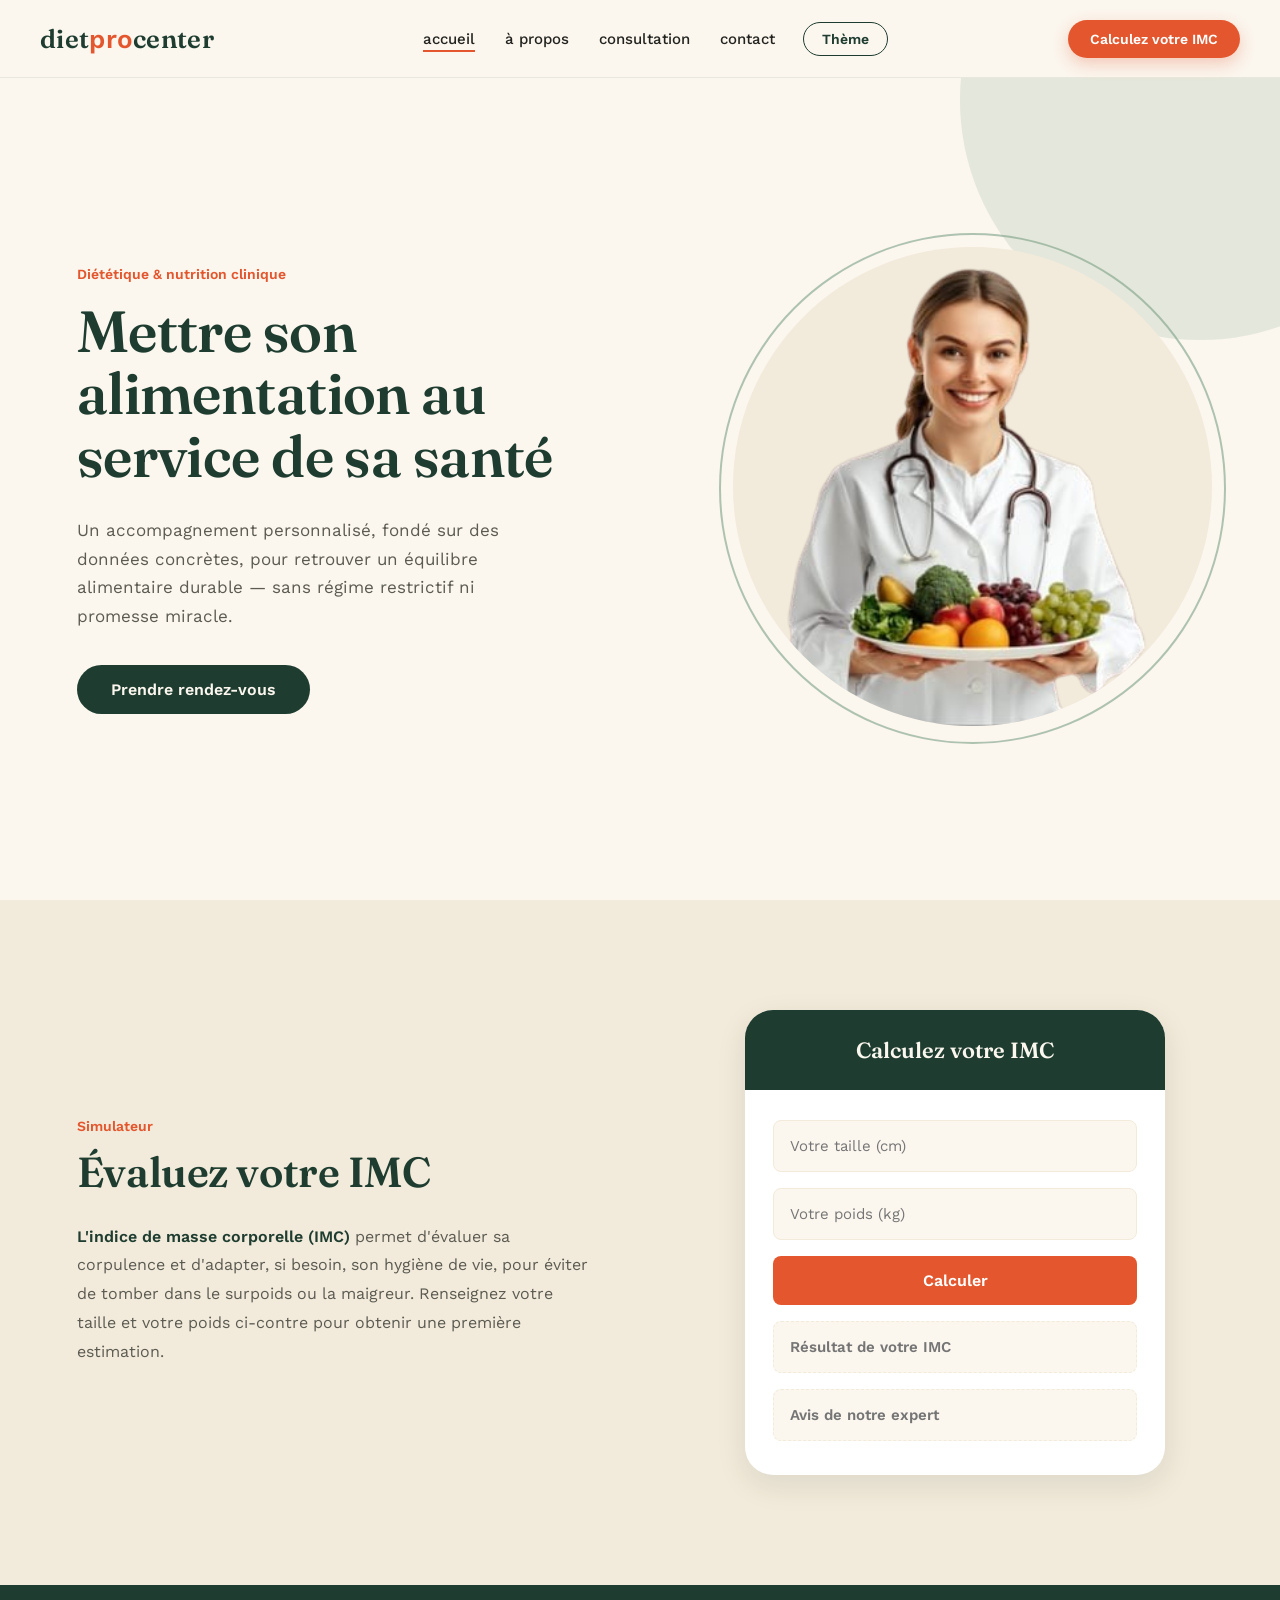
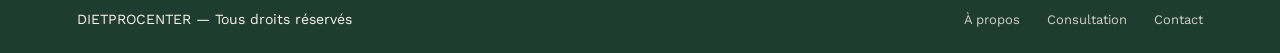
==== index.html @ 84040bdd "complet the pages and create the form handler with php and start creating the admin dashboard" ====
<!DOCTYPE html>
<html lang="fr">
<head>
    <meta charset="UTF-8">
    <meta name="viewport" content="width=device-width, initial-scale=1.0">
    <link rel="preconnect" href="https://fonts.googleapis.com">
    <link href="https://fonts.googleapis.com/css2?family=Fraunces:wght@500;600;700&family=Work+Sans:wght@400;500;600;700&display=swap" rel="stylesheet">
    <link rel="stylesheet" href="css/style.css">
    <link rel="stylesheet" href="css/responsive.css">
    <title>DietProCenter — Nutrition &amp; suivi personnalisé</title>
</head>
<body>

    <nav>
        <a href="index.html" class="logo">diet<span>pro</span>center</a>
        <ul id="ul">
            <li><a href="index.html" class="is-current">accueil</a></li>
            <li><a href="a-propos.html">à propos</a></li>
            <li><a href="consultation.html">consultation</a></li>
            <li><a href="contact.html">contact</a></li>
            <li id="imc"><a href="#section2">calculez votre IMC</a></li>
            <li><button id="toggle-theme">Thème</button></li>
        </ul>
        <a href="#section2"><button class="btn_imc">Calculez votre IMC</button></a>
        <button id="btn_menu">
            <span></span>
            <span></span>
            <span></span>
        </button>
    </nav>

    <section class="section1">
        <div class="content">
            <div class="content_text">
                <span class="eyebrow">Diététique &amp; nutrition clinique</span>
                <h1>Mettre son alimentation au service de sa santé</h1>
                <p>Un accompagnement personnalisé, fondé sur des données concrètes, pour retrouver un équilibre alimentaire durable — sans régime restrictif ni promesse miracle.</p>
                <div class="btn_text"><a href="consultation.html"><button>Prendre rendez-vous</button></a></div>
            </div>
            <div class="content_img">
                <div class="img_frame">
                    <img src="images/photo.png" alt="Diététicienne présentant une assiette de fruits et légumes frais">
                </div>
            </div>
        </div>
    </section>

    <section class="section2" id="section2">
        <div class="content2_text reveal">
            <span class="eyebrow">Simulateur</span>
            <h1>Évaluez votre IMC</h1>
            <p><span>L'indice de masse corporelle (IMC)</span> permet d'évaluer sa corpulence et d'adapter, si besoin, son hygiène de vie, pour éviter de tomber dans le surpoids ou la maigreur. Renseignez votre taille et votre poids ci-contre pour obtenir une première estimation.</p>
        </div>
        <div class="form reveal">
            <div class="form_calcul">
                <div class="form_title">Calculez votre IMC</div>
                <div class="form_input_btn">
                    <input id="height" type="number" placeholder="Votre taille (cm)">
                    <input id="weight" type="number" placeholder="Votre poids (kg)">
                    <button onclick="calculateIMC()">Calculer</button>
                    <input id="result" readonly type="text" placeholder="Résultat de votre IMC">
                    <input id="advice" readonly type="text" placeholder="Avis de notre expert">
                </div>
            </div>
        </div>
    </section>

    <footer>
        <span>DIETPROCENTER — Tous droits réservés</span>
        <span class="foot-links">
            <a href="a-propos.html">À propos</a>
            <a href="consultation.html">Consultation</a>
            <a href="contact.html">Contact</a>
        </span>
    </footer>

    <script src="js/script.js"></script>
</body>
</html>
---- css/style.css ----
/* ==========================================================================
   DIETPROCENTER — design tokens
   Palette: warm cream + deep forest + coral accent (nutrition / wellness)
   Type: "Fraunces" (display serif, warmth + editorial feel) / "Work Sans" (body)
   ========================================================================== */

*{
    margin: 0;
    padding: 0;
    box-sizing: border-box;
    font-family: 'Work Sans', 'Segoe UI', Arial, sans-serif;
    -webkit-tap-highlight-color: transparent;
}

:root{
    --cream:        #FBF6EE;
    --cream-deep:    #F2EADA;
    --forest:        #1E3D30;
    --forest-soft:   #2E5644;
    --sage:          #7CA087;
    --coral:         #E4572E;
    --coral-deep:    #C7431E;
    --ink:           #23241F;

    --bg:            var(--cream);
    --bg-alt:        var(--cream-deep);
    --surface:       #FFFFFF;
    --text:          var(--ink);
    --text-soft:     #5B5B52;
    --accent:        var(--coral);
    --accent-deep:   var(--coral-deep);
    --primary:       var(--forest);
    --primary-soft:  var(--forest-soft);

    --radius-sm: 8px;
    --radius-md: 16px;
    --radius-lg: 28px;
    --shadow-soft: 0 10px 30px rgba(30, 61, 48, 0.10);
    --ease: cubic-bezier(.4,0,.2,1);
}

:root.dark{
    --bg:            #16261F;
    --bg-alt:        #1D3226;
    --surface:       #1D3226;
    --text:          #F3EEE1;
    --text-soft:     #C9C4B4;
    --accent:        #F0764A;
    --accent-deep:   #E4572E;
    --primary:       #F3EEE1;
    --primary-soft:  #CFE3D6;
    --shadow-soft: 0 10px 30px rgba(0, 0, 0, 0.35);
}

html{
    scroll-behavior: smooth;
}

body{
    background: var(--bg);
    color: var(--text);
    transition: background .4s var(--ease), color .4s var(--ease);
    overflow-x: hidden;
}

a{ color: inherit; }

h1, h2, h3{
    font-family: 'Fraunces', Georgia, serif;
    font-weight: 600;
    color: var(--primary);
    letter-spacing: -0.01em;
}

/* ---------- Reveal-on-scroll (single, restrained device) ---------- */
.reveal{
    opacity: 0;
    transform: translateY(18px);
    transition: opacity .7s var(--ease), transform .7s var(--ease);
}
.reveal.is-visible{
    opacity: 1;
    transform: translateY(0);
}
@media (prefers-reduced-motion: reduce){
    .reveal{ opacity: 1; transform: none; transition: none; }
    *{ animation: none !important; }
}

/* ==========================================================================
   NAV
   ========================================================================== */
nav{
    width: 100%;
    background-color: var(--bg);
    height: 78px;
    padding: 0 40px;
    display: flex;
    justify-content: space-between;
    align-items: center;
    position: fixed;
    top: 0; left: 0; right: 0;
    z-index: 2000;
    border-bottom: 1px solid rgba(30,61,48,0.08);
    transition: background-color .4s var(--ease), border-color .4s var(--ease);
}
.logo{
    text-decoration: none;
    color: var(--primary);
    font-size: 26px;
    font-weight: 600;
    letter-spacing: 0.3px;
    font-family: 'Fraunces', serif;
}
.logo span{ color: var(--accent); }

nav ul{
    display: flex;
    list-style: none;
    align-items: center;
}
nav ul li a{
    text-decoration: none;
    color: var(--text);
    font-size: 15px;
    font-weight: 500;
    margin-left: 30px;
    position: relative;
    padding-bottom: 4px;
}
nav ul li a::after{
    content: "";
    position: absolute;
    left: 0; bottom: 0;
    width: 0%;
    height: 2px;
    background: var(--accent);
    transition: width .3s var(--ease);
}
nav ul li a:hover::after{ width: 100%; }
nav ul li a.is-current::after{ width: 100%; }

nav ul li button{
    cursor: pointer;
    margin-left: 28px;
    background: none;
    color: var(--primary);
    border: 1.5px solid var(--primary);
    border-radius: 20px;
    font-size: 14px;
    font-weight: 600;
    padding: 8px 18px;
    transition: background .25s var(--ease), color .25s var(--ease);
}
nav ul li button:hover{
    background: var(--primary);
    color: var(--bg);
}
#imc{ display: none; }

.btn_imc{
    padding: 11px 22px;
    background-color: var(--accent);
    color: #fff;
    font-size: 14px;
    font-weight: 600;
    border: none;
    border-radius: 24px;
    cursor: pointer;
    transition: transform .25s var(--ease), background .25s var(--ease), box-shadow .25s var(--ease);
    box-shadow: 0 6px 16px rgba(228, 87, 46, 0.28);
}
.btn_imc:hover{
    background: var(--accent-deep);
    transform: translateY(-2px);
}

#btn_menu{
    display: none;
    appearance: none;
    border: none;
    background: none;
    cursor: pointer;
}
#btn_menu span{
    display: block;
    width: 28px;
    height: 2.5px;
    background-color: var(--primary);
    transform-origin: 0 0;
    transition: 0.3s var(--ease);
    margin-bottom: 6px;
    border-radius: 2px;
}

/* ==========================================================================
   SECTION 1 — HERO
   ========================================================================== */
.section1{
    background-color: var(--bg);
    width: 100%;
    min-height: 100vh;
    padding-top: 78px;
    position: relative;
    overflow: hidden;
}
.section1::before{
    content: "";
    position: absolute;
    top: -140px; right: -160px;
    width: 480px; height: 480px;
    border-radius: 50%;
    background: var(--sage);
    opacity: .18;
    z-index: 0;
}

.section1 .content{
    width: 100%;
    min-height: calc(100vh - 78px);
    display: flex;
    align-items: center;
    position: relative;
    z-index: 1;
}
.section1 .content .content_text{
    width: 52%;
    padding: 0 6% 0 6%;
}
.section1 .content .content_text .eyebrow{
    display: inline-block;
    color: var(--accent);
    font-weight: 600;
    font-size: 14px;
    margin-bottom: 18px;
    opacity: 0;
    animation: fadeUp .7s var(--ease) .1s forwards;
}
.section1 .content .content_text h1{
    font-size: 58px;
    line-height: 1.08;
    opacity: 0;
    animation: fadeUp .8s var(--ease) .25s forwards;
}
.section1 .content .content_text p{
    margin: 28px 0 34px;
    font-size: 17px;
    line-height: 1.7;
    color: var(--text-soft);
    max-width: 480px;
    opacity: 0;
    animation: fadeUp .8s var(--ease) .45s forwards;
}
.section1 .content .content_text .btn_text{
    opacity: 0;
    animation: fadeUp .8s var(--ease) .6s forwards;
}
.section1 .content .content_text button{
    background-color: var(--primary);
    color: var(--bg);
    padding: 15px 34px;
    font-size: 16px;
    font-weight: 600;
    border-radius: 28px;
    border: none;
    cursor: pointer;
    transition: transform .25s var(--ease), background .25s var(--ease);
}
.section1 .content .content_text button:hover{
    background: var(--primary-soft);
    transform: translateY(-2px);
}

@keyframes fadeUp{
    from{ opacity: 0; transform: translateY(16px); }
    to{ opacity: 1; transform: translateY(0); }
}

.section1 .content .content_img{
    width: 48%;
    display: flex;
    align-items: center;
    justify-content: center;
    position: relative;
}
.section1 .content .content_img .img_frame{
    position: relative;
    width: 78%;
    aspect-ratio: 1/1;
    opacity: 0;
    transform: scale(.94);
    animation: frameIn .9s var(--ease) .3s forwards;
}
@keyframes frameIn{
    to{ opacity: 1; transform: scale(1); }
}
.section1 .content .content_img .img_frame::after{
    content: "";
    position: absolute;
    inset: -14px;
    border: 2px solid var(--sage);
    border-radius: 50%;
    opacity: .6;
}
.section1 .content .content_img img{
    width: 100%;
    height: 100%;
    object-fit: cover;
    border-radius: 50%;
    background-color: var(--cream-deep);
}

/* ==========================================================================
   SECTION 2 — IMC
   ========================================================================== */
.section2{
    width: 100%;
    background: var(--bg-alt);
    padding: 110px 6%;
    display: flex;
    justify-content: space-between;
    align-items: center;
    gap: 60px;
}
.section2 .content2_text{
    width: 46%;
}
.section2 .content2_text .eyebrow{
    color: var(--accent);
    font-weight: 600;
    font-size: 14px;
    display: block;
    margin-bottom: 14px;
}
.section2 .content2_text h1{
    font-size: 42px;
    line-height: 1.15;
}
.section2 .content2_text p{
    margin: 26px 0 0;
    line-height: 1.8;
    font-size: 16px;
    color: var(--text-soft);
}
.section2 .content2_text p span{
    color: var(--primary);
    font-weight: 600;
    font-style: normal;
}

.section2 .form{
    width: 44%;
    display: flex;
    justify-content: center;
}
.section2 .form .form_calcul{
    background: var(--surface);
    width: 100%;
    max-width: 420px;
    border-radius: var(--radius-lg);
    box-shadow: var(--shadow-soft);
    overflow: hidden;
    transition: transform .3s var(--ease);
}
.section2 .form .form_calcul:hover{
    transform: translateY(-4px);
}
.section2 .form .form_calcul .form_title{
    background: var(--primary);
    color: var(--bg);
    font-weight: 600;
    font-size: 22px;
    width: 100%;
    padding: 26px 0;
    display: flex;
    align-items: center;
    justify-content: center;
    font-family: 'Fraunces', serif;
}
.section2 .form .form_calcul .form_input_btn{
    display: flex;
    flex-direction: column;
    align-items: center;
    width: 100%;
    padding: 30px 28px 34px;
    gap: 16px;
}
.section2 .form .form_calcul .form_input_btn input{
    width: 100%;
    height: 52px;
    padding: 0 16px;
    font-size: 15px;
    border: 1.5px solid var(--cream-deep);
    border-radius: var(--radius-sm);
    background: var(--bg);
    color: var(--text);
    transition: border-color .25s var(--ease);
}
.section2 .form .form_calcul .form_input_btn input:focus{
    outline: none;
    border-color: var(--sage);
}
.section2 .form .form_calcul .form_input_btn input[readonly]{
    font-weight: 600;
    color: var(--primary);
    border-style: dashed;
}
.section2 .form .form_calcul .form_input_btn button{
    cursor: pointer;
    font-size: 16px;
    background-color: var(--accent);
    color: #fff;
    font-weight: 600;
    border: none;
    border-radius: var(--radius-sm);
    padding: 15px 0;
    width: 100%;
    transition: background .25s var(--ease), transform .25s var(--ease);
}
.section2 .form .form_calcul .form_input_btn button:hover{
    background: var(--accent-deep);
    transform: translateY(-2px);
}

/* ==========================================================================
   Shared inner-page sections (about / consultation / contact)
   ========================================================================== */
.page-hero{
    padding: 160px 6% 90px;
    background: var(--bg);
    text-align: left;
}
.page-hero .eyebrow{
    color: var(--accent);
    font-weight: 600;
    font-size: 14px;
    display: block;
    margin-bottom: 14px;
}
.page-hero h1{
    font-size: 48px;
    max-width: 700px;
    line-height: 1.15;
}
.page-hero p{
    margin-top: 22px;
    max-width: 560px;
    color: var(--text-soft);
    font-size: 17px;
    line-height: 1.75;
}

.section-block{
    padding: 90px 6%;
}
.section-block.alt{
    background: var(--bg-alt);
}
.section-block h2{
    font-size: 34px;
    max-width: 640px;
}
.section-block > p.lede{
    margin-top: 18px;
    max-width: 620px;
    color: var(--text-soft);
    font-size: 16px;
    line-height: 1.8;
}

/* value grid (about page) */
.value-grid{
    display: grid;
    grid-template-columns: repeat(3, 1fr);
    gap: 26px;
    margin-top: 50px;
}
.value-card{
    background: var(--surface);
    border-radius: var(--radius-md);
    padding: 32px 28px;
    box-shadow: var(--shadow-soft);
    transition: transform .3s var(--ease);
}
.value-card:hover{
    transform: translateY(-5px);
}
.value-card .num{
    color: var(--accent);
    font-family: 'Fraunces', serif;
    font-size: 26px;
    font-weight: 600;
}
.value-card h3{
    margin-top: 12px;
    font-size: 20px;
}
.value-card p{
    margin-top: 10px;
    color: var(--text-soft);
    font-size: 15px;
    line-height: 1.7;
}

/* timeline (about) */
.timeline{
    margin-top: 50px;
    display: flex;
    flex-direction: column;
    gap: 0;
}
.timeline-item{
    display: flex;
    gap: 30px;
    padding: 26px 0;
    border-top: 1px solid rgba(30,61,48,0.12);
}
.timeline-item:last-child{ border-bottom: 1px solid rgba(30,61,48,0.12); }
.timeline-item .year{
    width: 90px;
    flex-shrink: 0;
    color: var(--accent);
    font-weight: 600;
    font-family: 'Fraunces', serif;
    font-size: 18px;
}
.timeline-item h3{ font-size: 18px; }
.timeline-item p{ margin-top: 6px; color: var(--text-soft); font-size: 15px; line-height: 1.7; }

/* forms (consultation / contact) */
.form-card{
    background: var(--surface);
    border-radius: var(--radius-lg);
    box-shadow: var(--shadow-soft);
    padding: 44px;
    max-width: 640px;
    margin-top: 46px;
}
.form-row{
    display: flex;
    gap: 18px;
    margin-bottom: 18px;
}
.form-row.single{ display: block; }
.field{
    flex: 1;
    display: flex;
    flex-direction: column;
}
.field label{
    font-size: 13px;
    font-weight: 600;
    color: var(--primary);
    margin-bottom: 8px;
}
.field input,
.field select,
.field textarea{
    border: 1.5px solid var(--cream-deep);
    background: var(--bg);
    border-radius: var(--radius-sm);
    padding: 13px 15px;
    font-size: 15px;
    color: var(--text);
    font-family: inherit;
    transition: border-color .25s var(--ease);
}
.field input:focus,
.field select:focus,
.field textarea:focus{
    outline: none;
    border-color: var(--sage);
}
.field textarea{ resize: vertical; min-height: 120px; }

.form-submit{
    margin-top: 8px;
    cursor: pointer;
    background: var(--accent);
    color: #fff;
    font-weight: 600;
    font-size: 15px;
    border: none;
    border-radius: 26px;
    padding: 14px 34px;
    transition: background .25s var(--ease), transform .25s var(--ease);
}
.form-submit:hover{
    background: var(--accent-deep);
    transform: translateY(-2px);
}

.form-note{
    margin-top: 16px;
    font-size: 13px;
    color: var(--text-soft);
}
.form-status{
    margin-top: 18px;
    padding: 14px 18px;
    border-radius: var(--radius-sm);
    font-size: 14px;
    display: none;
}
.form-status.show{ display: block; }
.form-status.ok{ background: rgba(124,160,135,0.18); color: var(--forest); }
.form-status.err{ background: rgba(228,87,46,0.14); color: var(--coral-deep); }

/* info list (contact page) */
.info-list{
    margin-top: 46px;
    display: flex;
    flex-direction: column;
    gap: 22px;
}
.info-list .info-item .label{
    font-size: 13px;
    font-weight: 600;
    color: var(--accent);
    text-transform: uppercase;
    letter-spacing: .04em;
}
.info-list .info-item p{
    margin-top: 6px;
    font-size: 17px;
    color: var(--primary);
    font-family: 'Fraunces', serif;
}

.contact-wrap{
    display: flex;
    gap: 60px;
    align-items: flex-start;
}
.contact-wrap .form-card{ margin-top: 0; flex: 1.2; }
.contact-wrap .info-list{ flex: .8; margin-top: 10px; }

/* footer */
footer{
    background-color: var(--primary);
    color: var(--bg);
    width: 100%;
    padding: 26px 6%;
    display: flex;
    justify-content: space-between;
    align-items: center;
    font-size: 14px;
}
footer .foot-links a{
    text-decoration: none;
    color: var(--bg);
    opacity: .8;
    margin-left: 22px;
    font-size: 13px;
}
footer .foot-links a:hover{ opacity: 1; }
---- css/responsive.css ----
@media (max-width: 990px){
    #btn_menu{ display: block; }
    #btn_menu.active span:nth-child(1){ transform: rotate(45deg); }
    #btn_menu.active span:nth-child(2){ opacity: 0; }
    #btn_menu.active span:nth-child(3){ transform: rotate(-45deg) translate(1px,-1px); }

    #imc{ display: block; }
    .btn_imc{ display: none; }

    nav ul{
        display: none;
        flex-direction: column;
        align-items: flex-start;
        padding: 26px 24px;
        position: fixed;
        top: 78px;
        right: 0;
        width: 70%;
        max-width: 320px;
        border-radius: 0 0 0 var(--radius-md);
        background-color: var(--surface);
        box-shadow: var(--shadow-soft);
        z-index: 100;
    }
    nav ul.is-active{
        display: flex;
        animation: menu .4s var(--ease);
    }
    nav ul li{
        display: block;
        width: 100%;
        margin: 10px 0;
    }
    nav ul li a{ margin-left: 0; }
    nav ul li button{ margin-left: 0; width: 100%; }

    .section1 .content{
        flex-direction: column-reverse;
        padding-top: 30px;
        min-height: auto;
    }
    .section1 .content .content_text,
    .section1 .content .content_img{
        width: 100%;
    }
    .section1 .content .content_text{
        padding: 40px 8%;
        text-align: center;
    }
    .section1 .content .content_text p{ margin-left: auto; margin-right: auto; }
    .section1 .content .content_text h1{ font-size: 46px; }
    .section1 .content .content_img .img_frame{ width: 60%; }

    .section2{
        flex-direction: column;
        padding: 80px 8%;
        gap: 50px;
    }
    .section2 .content2_text,
    .section2 .form{
        width: 100%;
    }
    .section2 .form{ justify-content: center; }

    .contact-wrap{
        flex-direction: column;
        gap: 40px;
    }

    footer{
        flex-direction: column;
        gap: 10px;
        text-align: center;
    }
    footer .foot-links a{ margin: 0 10px; }
}

@media (max-width: 760px){
    .section1 .content .content_text h1{ font-size: 36px; }
    .section1 .content .content_text p{ font-size: 16px; }
    .page-hero{ padding: 130px 6% 60px; }
    .page-hero h1{ font-size: 34px; }
    .section-block{ padding: 60px 6%; }
    .section-block h2{ font-size: 28px; }
    .value-grid{ grid-template-columns: 1fr; }
    .form-card{ padding: 28px; }
    .form-row{ flex-direction: column; gap: 0; }
    .timeline-item{ flex-direction: column; gap: 6px; }
}

@media (max-width: 480px){
    .section1 .content .content_text h1{ font-size: 30px; }
    .section2 .content2_text h1{ font-size: 30px; }
    .section2 .form .form_calcul .form_title{ font-size: 18px; }
}

@keyframes menu {
    from { transform: translateX(30px); opacity: 0; }
    to   { transform: translateX(0); opacity: 1; }
}
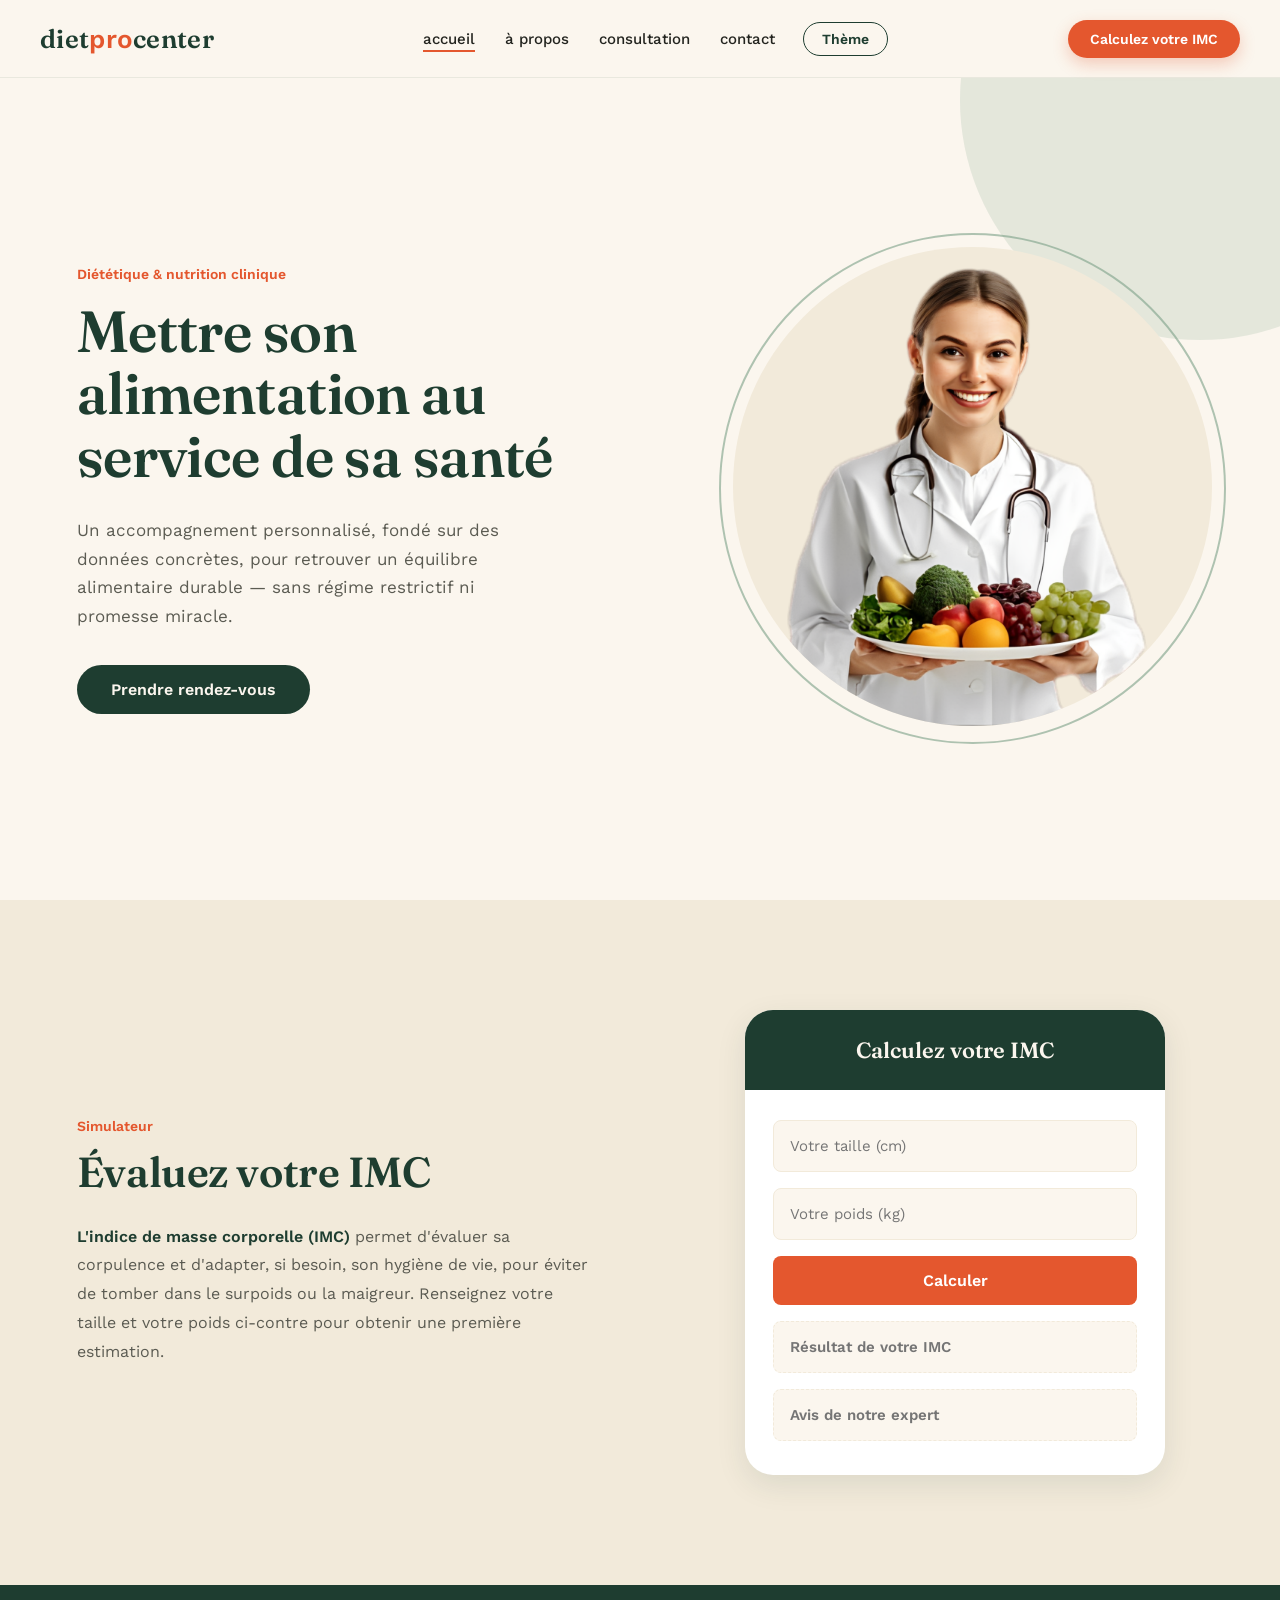
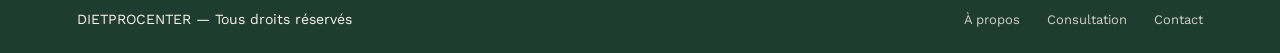
==== commit dca273ea: "add icon and fix bugs" ====
--- a/index.html
+++ b/index.html
@@ -5,6 +5,7 @@
     <meta name="viewport" content="width=device-width, initial-scale=1.0">
     <link rel="preconnect" href="https://fonts.googleapis.com">
     <link href="https://fonts.googleapis.com/css2?family=Fraunces:wght@500;600;700&family=Work+Sans:wght@400;500;600;700&display=swap" rel="stylesheet">
+    <link rel="icon" type="image/png" href="icon/icon.png" />
     <link rel="stylesheet" href="css/style.css">
     <link rel="stylesheet" href="css/responsive.css">
     <title>DietProCenter — Nutrition &amp; suivi personnalisé</title>
--- a/css/style.css
+++ b/css/style.css
@@ -1,9 +1,3 @@
-/* ==========================================================================
-   DIETPROCENTER — design tokens
-   Palette: warm cream + deep forest + coral accent (nutrition / wellness)
-   Type: "Fraunces" (display serif, warmth + editorial feel) / "Work Sans" (body)
-   ========================================================================== */
-
 *{
     margin: 0;
     padding: 0;
